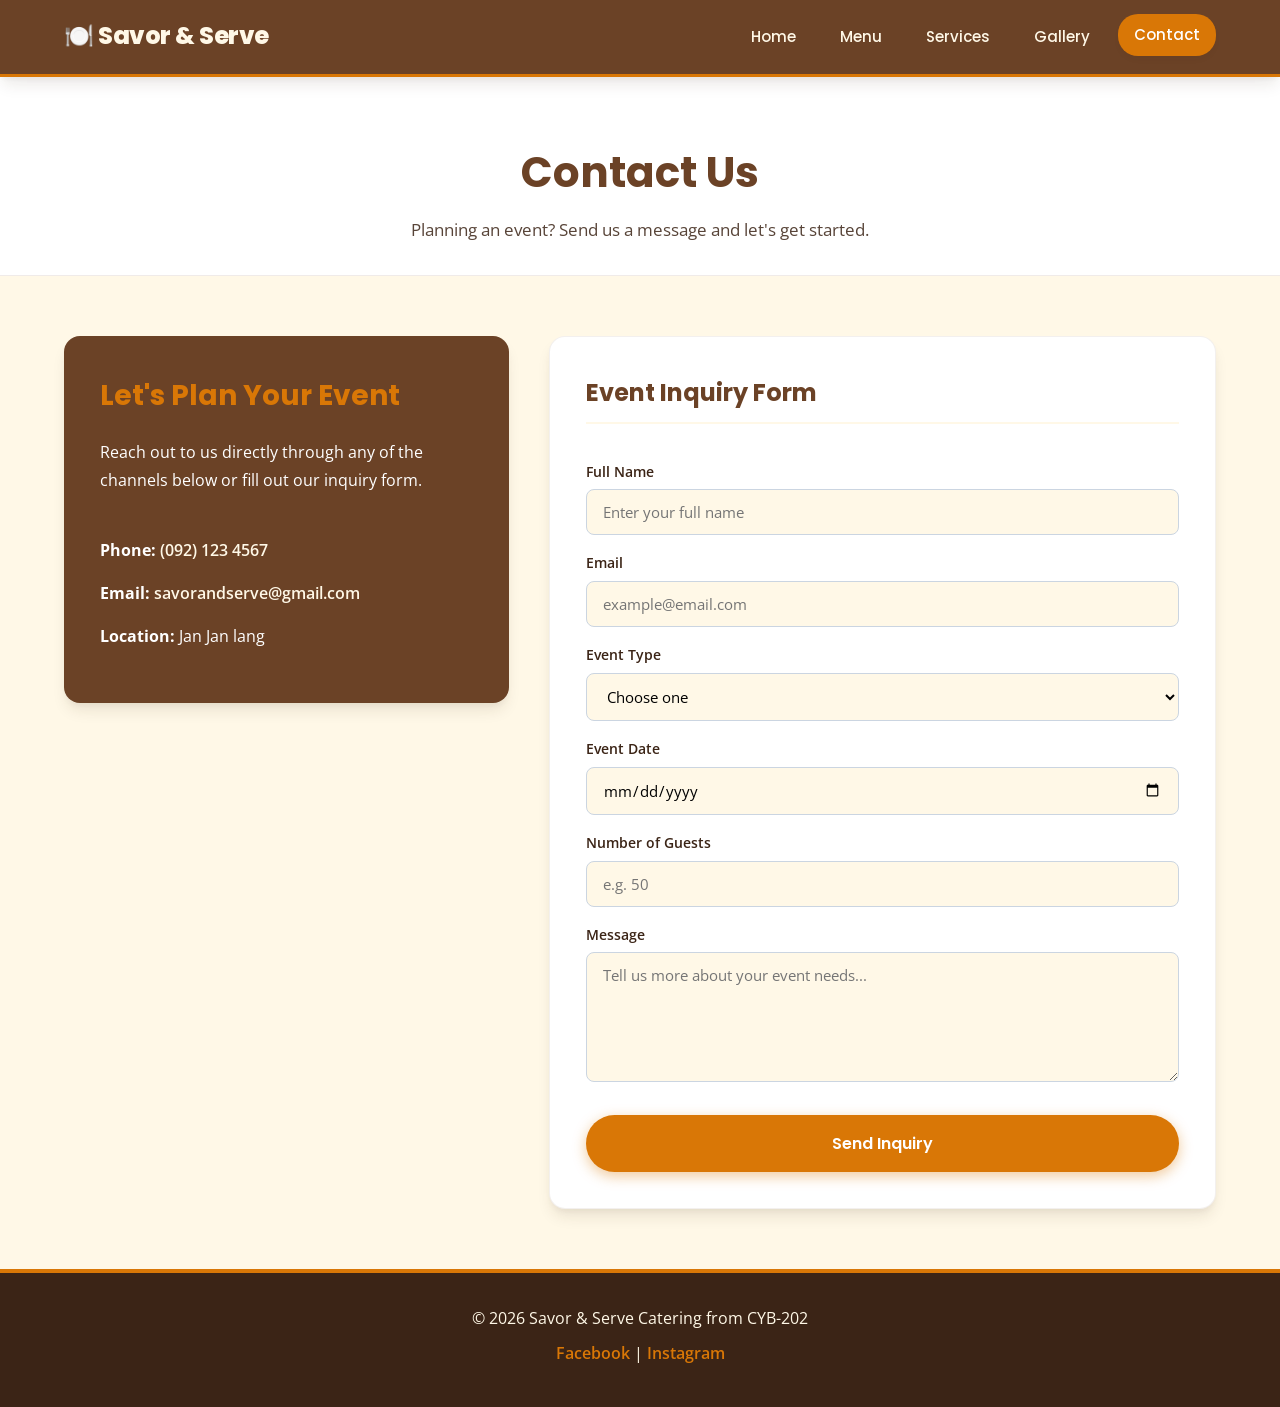
==== contact.html @ 947e7dbc "Add files via upload" ====
<!DOCTYPE html>
<html lang="en">
<head>
    <meta charset="UTF-8">
    <meta name="viewport" content="width=device-width, initial-scale=1.0">
    <meta name="description" content="Send an inquiry to Savor & Serve Catering to plan your upcoming event.">
    <title>Savor &amp; Serve Catering | Contact</title>
    <link rel="stylesheet" href="style.css">
</head>
<body>
<header>
    <div class="navbar">
        <div class="logo">🍽️ Savor &amp; Serve</div>
        <nav aria-label="Main navigation">
            <a class="" href="index.html">Home</a>
            <a class="" href="menu.html">Menu</a>
            <a class="" href="services.html">Services</a>
            <a class="" href="gallery.html">Gallery</a>
            <a class="active" href="contact.html">Contact</a>
        </nav>
    </div>
</header>

<main>
<div class="page-title">
    <h1>Contact Us</h1>
    <p>Planning an event? Send us a message and let's get started.</p>
</div>

<section>
    <div class="container">
        <div class="contact-grid">
            <div class="contact-info">
                <h2>Let's Plan Your Event</h2>
                <p>Reach out to us directly through any of the channels below or fill out our inquiry form.</p>
                <br>
                <p><strong>Phone:</strong> <a href="tel:+63123456789">(092) 123 4567</a></p>
                <p><strong>Email:</strong> <a href="mailto:savorandserve@gmail.com">savorandserve@gmail.com</a></p>
                <p><strong>Location:</strong> Jan Jan lang</p>
            </div>

            <form action="#" method="post">
                <fieldset>
                    <legend>Event Inquiry Form</legend>

                    <label for="name">Full Name</label>
                    <input id="name" name="name" type="text" placeholder="Enter your full name" required>

                    <label for="email">Email</label>
                    <input id="email" name="email" type="email" placeholder="example@email.com" required>

                    <label for="event">Event Type</label>
                    <select id="event" name="event" required>
                        <option value="">Choose one</option>
                        <option>Birthday</option>
                        <option>Wedding</option>
                        <option>Corporate Event</option>
                        <option>Private Party</option>
                        <option>School Event</option>
                    </select>

                    <label for="date">Event Date</label>
                    <input id="date" name="date" type="date" required>

                    <label for="guests">Number of Guests</label>
                    <input id="guests" name="guests" type="number" min="1" placeholder="e.g. 50" required>

                    <label for="message">Message</label>
                    <textarea id="message" name="message" placeholder="Tell us more about your event needs..."></textarea>

                    <button class="btn" type="submit">Send Inquiry</button>
                </fieldset>
            </form>
        </div>
    </div>
</section>
</main>

<footer>
    <p>&copy; 2026 Savor &amp; Serve Catering from CYB-202</p>
    <p>
        <a href="https://www.facebook.com/" target="_blank" rel="noopener">Facebook</a> |
        <a href="https://www.instagram.com/" target="_blank" rel="noopener">Instagram</a>
    </p>
</footer>
</body>
</html>
---- style.css ----
/* ==========================================================================
   STYLE GUIDE & CSS VARIABLES
   Bagalayos, Carl Laurence
   Tibe, Prince
   Tayag, Carl Angel
   ========================================================================== */
@import url('https://fonts.googleapis.com/css2?family=Open+Sans:ital,wght@0,400;0,600;1,400&family=Poppins:wght@500;600;700;800&display=swap');

:root {
    --cream: #FFF8E7;
    --warm-brown: #6B4226;
    --orange: #D97706;
    --orange-hover: #b45309;
    --dark-brown: #3B2416;
    --white: #FFFFFF;
    --shadow-sm: 0 4px 6px -1px rgba(59, 36, 22, 0.05);
    --shadow-md: 0 10px 15px -3px rgba(59, 36, 22, 0.1), 0 4px 6px -2px rgba(59, 36, 22, 0.05);
    --shadow-lg: 0 20px 25px -5px rgba(59, 36, 22, 0.15), 0 10px 10px -5px rgba(59, 36, 22, 0.04);
    --transition: all 0.3s cubic-bezier(0.4, 0, 0.2, 1);
}

/* Base Reset & Typography */
* {
    box-sizing: border-box;
    margin: 0;
    padding: 0;
}

html {
    scroll-behavior: smooth;
}

body {
    font-family: 'Open Sans', sans-serif;
    background-color: var(--cream);
    color: var(--dark-brown);
    line-height: 1.7;
    display: flex;
    flex-direction: column;
    min-height: 100vh;
}

h1, h2, h3, h4, .logo, .btn, nav a {
    font-family: 'Poppins', sans-serif;
}

a {
    transition: var(--transition);
}

/* Focus States for Accessibility */
a:focus-visible, button:focus-visible, input:focus-visible, select:focus-visible, textarea:focus-visible {
    outline: 3px solid var(--orange);
    outline-offset: 3px;
}

/* ==========================================================================
   NAVIGATION & HEADER
   ========================================================================== */
header {
    background-color: var(--warm-brown);
    position: sticky;
    top: 0;
    z-index: 1000;
    box-shadow: var(--shadow-md);
    border-bottom: 3px solid var(--orange);
}

.navbar {
    max-width: 1200px;
    margin: 0 auto;
    padding: 16px 24px;
    display: flex;
    justify-content: space-between;
    align-items: center;
}

.logo {
    font-size: 24px;
    font-weight: 800;
    color: var(--cream);
    letter-spacing: -0.5px;
    display: flex;
    align-items: center;
    gap: 8px;
    transition: var(--transition);
}

.logo:hover {
    color: var(--orange);
    transform: scale(1.02);
}

nav {
    display: flex;
    gap: 12px;
}

nav a {
    color: var(--cream);
    text-decoration: none;
    padding: 8px 16px;
    font-size: 15px;
    font-weight: 500;
    border-radius: 20px;
    position: relative;
    transition: var(--transition);
}

nav a:hover,
nav a.active {
    color: var(--white);
    background-color: var(--orange);
    box-shadow: var(--shadow-sm);
    transform: translateY(-2px);
}

/* ==========================================================================
   PAGE HERO & TITLE HEADERS
   ========================================================================== */
.hero {
    min-height: 520px;
    padding: 100px 20px;
    background: linear-gradient(rgba(59, 36, 22, 0.75), rgba(59, 36, 22, 0.75)),
                url('https://images.unsplash.com/photo-1555244162-803834f70033?auto=format&fit=crop&w=1600&q=80') center/cover no-repeat;
    color: var(--white);
    display: flex;
    align-items: center;
    justify-content: center;
    text-align: center;
    position: relative;
    overflow: hidden;
}

.hero-text {
    max-width: 750px;
    animation: fadeIn 1s ease-out;
}

.hero-text p:first-child {
    font-family: 'Poppins', sans-serif;
    letter-spacing: 3px;
    font-weight: 700;
    color: var(--orange);
    margin-bottom: 8px;
    font-size: 14px;
}

.hero h1 {
    font-size: 52px;
    font-weight: 800;
    line-height: 1.15;
    margin-bottom: 16px;
    text-shadow: 0 2px 4px rgba(0, 0, 0, 0.3);
}

.hero p {
    font-size: 19px;
    margin-bottom: 28px;
    color: var(--cream);
}

.page-title {
    text-align: center;
    padding: 60px 20px 30px;
    background-color: var(--white);
    border-bottom: 1px solid rgba(107, 66, 38, 0.1);
}

.page-title h1 {
    font-size: 42px;
    color: var(--warm-brown);
    margin-bottom: 8px;
}

.page-title p {
    color: var(--dark-brown);
    font-size: 17px;
    opacity: 0.85;
}

/* ==========================================================================
   BUTTONS & INTERACTIVE ELEMENTS
   ========================================================================== */
.btn {
    display: inline-flex;
    align-items: center;
    justify-content: center;
    background-color: var(--orange);
    color: var(--white);
    padding: 14px 32px;
    border-radius: 30px;
    text-decoration: none;
    font-weight: 600;
    font-size: 16px;
    border: 2px solid transparent;
    box-shadow: 0 4px 14px rgba(217, 119, 6, 0.4);
    cursor: pointer;
    transition: var(--transition);
}

.btn:hover {
    background-color: var(--orange-hover);
    transform: translateY(-3px) scale(1.02);
    box-shadow: 0 6px 20px rgba(217, 119, 6, 0.5);
}

.btn:active {
    transform: translateY(-1px);
}

/* ==========================================================================
   CONTAINERS & CARDS
   ========================================================================== */
main {
    flex: 1;
}

.container {
    width: 90%;
    max-width: 1200px;
    margin: 0 auto;
}

section {
    padding: 60px 0;
}

.intro {
    text-align: center;
    max-width: 800px;
    margin: 0 auto;
    background: var(--white);
    padding: 40px;
    border-radius: 16px;
    box-shadow: var(--shadow-md);
    border-top: 5px solid var(--orange);
}

.intro h2 {
    font-size: 32px;
    color: var(--warm-brown);
    margin-bottom: 16px;
}

.cards {
    display: grid;
    grid-template-columns: repeat(auto-fit, minmax(300px, 1fr));
    gap: 28px;
    margin-top: 20px;
}

.card {
    background-color: var(--white);
    border-radius: 16px;
    padding: 28px;
    box-shadow: var(--shadow-sm);
    border: 1px solid rgba(107, 66, 38, 0.08);
    transition: var(--transition);
    display: flex;
    flex-direction: column;
    position: relative;
    overflow: hidden;
}

.card:hover {
    transform: translateY(-8px);
    box-shadow: var(--shadow-lg);
    border-color: var(--orange);
}

.card h3 {
    color: var(--warm-brown);
    font-size: 22px;
    margin-bottom: 10px;
}

.card p {
    color: var(--dark-brown);
    font-size: 15px;
}

.card-img-wrapper {
    width: 100%;
    height: 200px;
    overflow: hidden;
    border-radius: 12px;
    margin-bottom: 18px;
}

.card img {
    width: 100%;
    height: 100%;
    object-fit: cover;
    transition: var(--transition);
}

.card:hover img {
    transform: scale(1.08);
}

/* ==========================================================================
   MENU & TABLES
   ========================================================================== */
.menu-table-container {
    overflow-x: auto;
    border-radius: 16px;
    box-shadow: var(--shadow-md);
    margin-top: 30px;
}

.menu-table {
    width: 100%;
    border-collapse: collapse;
    background-color: var(--white);
    text-align: left;
}

.menu-table caption {
    caption-side: top;
    font-family: 'Poppins', sans-serif;
    font-weight: 700;
    font-size: 20px;
    color: var(--warm-brown);
    margin-bottom: 16px;
    text-align: left;
}

.menu-table th {
    background-color: var(--warm-brown);
    color: var(--white);
    padding: 16px 20px;
    font-size: 15px;
    text-transform: uppercase;
    letter-spacing: 0.5px;
}

.menu-table td {
    padding: 16px 20px;
    border-bottom: 1px solid var(--cream);
    transition: var(--transition);
}

.menu-table tbody tr {
    transition: var(--transition);
}

.menu-table tbody tr:hover {
    background-color: var(--cream);
    transform: scale(1.005);
}

.menu-table tbody tr:hover td {
    color: var(--orange-hover);
    font-weight: 600;
}

/* ==========================================================================
   GALLERY
   ========================================================================== */
.gallery {
    display: grid;
    grid-template-columns: repeat(auto-fill, minmax(320px, 1fr));
    gap: 24px;
}

.gallery figure {
    position: relative;
    border-radius: 16px;
    overflow: hidden;
    box-shadow: var(--shadow-sm);
    background-color: var(--dark-brown);
    height: 260px;
}

.gallery img {
    width: 100%;
    height: 100%;
    object-fit: cover;
    transition: transform 0.5s ease;
}

.gallery figure:hover img {
    transform: scale(1.1);
    opacity: 0.85;
}

.gallery figcaption {
    position: absolute;
    bottom: 0;
    left: 0;
    right: 0;
    background: linear-gradient(transparent, rgba(59, 36, 22, 0.9));
    color: var(--white);
    padding: 20px;
    font-family: 'Poppins', sans-serif;
    font-size: 18px;
    font-weight: 600;
    transform: translateY(10px);
    opacity: 0;
    transition: var(--transition);
}

.gallery figure:hover figcaption {
    transform: translateY(0);
    opacity: 1;
}

/* ==========================================================================
   CONTACT & FORM
   ========================================================================== */
.contact-grid {
    display: grid;
    grid-template-columns: 1fr 1.5fr;
    gap: 40px;
    align-items: start;
}

.contact-info {
    background-color: var(--warm-brown);
    color: var(--white);
    padding: 36px;
    border-radius: 16px;
    box-shadow: var(--shadow-md);
}

.contact-info h2 {
    color: var(--orange);
    font-size: 28px;
    margin-bottom: 20px;
}

.contact-info p {
    margin-bottom: 16px;
    font-size: 16px;
}

.contact-info a {
    color: var(--cream);
    text-decoration: none;
    font-weight: 600;
}

.contact-info a:hover {
    color: var(--orange);
    text-decoration: underline;
}

form {
    background-color: var(--white);
    padding: 36px;
    border-radius: 16px;
    box-shadow: var(--shadow-md);
    border: 1px solid rgba(107, 66, 38, 0.08);
}

fieldset {
    border: none;
    padding: 0;
    margin: 0;
}

legend {
    font-family: 'Poppins', sans-serif;
    font-size: 24px;
    font-weight: 700;
    color: var(--warm-brown);
    margin-bottom: 20px;
    width: 100%;
    border-bottom: 2px solid var(--cream);
    padding-bottom: 8px;
}

label {
    display: block;
    margin-top: 16px;
    font-weight: 600;
    font-size: 14px;
    color: var(--dark-brown);
}

input, select, textarea {
    width: 100%;
    padding: 12px 16px;
    margin-top: 6px;
    border: 1px solid #cbd5e1;
    border-radius: 8px;
    font-family: 'Open Sans', sans-serif;
    font-size: 15px;
    background-color: var(--cream);
    transition: var(--transition);
}

input:hover, select:hover, textarea:hover {
    border-color: var(--warm-brown);
}

input:focus, select:focus, textarea:focus {
    background-color: var(--white);
    border-color: var(--orange);
    box-shadow: 0 0 0 3px rgba(217, 119, 6, 0.2);
}

textarea {
    min-height: 130px;
    resize: vertical;
}

form .btn {
    margin-top: 24px;
    width: 100%;
}

/* ==========================================================================
   FOOTER
   ========================================================================== */
footer {
    background-color: var(--dark-brown);
    color: var(--cream);
    text-align: center;
    padding: 32px 20px;
    margin-top: auto;
    border-top: 4px solid var(--orange);
}

footer p {
    margin-bottom: 8px;
}

footer a {
    color: var(--orange);
    text-decoration: none;
    font-weight: 600;
}

footer a:hover {
    color: var(--white);
    text-decoration: underline;
}

/* ==========================================================================
   RESPONSIVE DESIGN & PRINT
   ========================================================================== */
@media (max-width: 800px) {
    .navbar {
        flex-direction: column;
        gap: 16px;
        text-align: center;
    }

    nav {
        flex-wrap: wrap;
        justify-content: center;
    }

    nav a {
        padding: 6px 12px;
        font-size: 14px;
    }

    .hero h1 {
        font-size: 36px;
    }

    .contact-grid {
        grid-template-columns: 1fr;
    }

    .cards, .gallery {
        grid-template-columns: 1fr;
    }
}

@media print {
    nav, .btn, form {
        display: none !important;
    }

    body {
        background-color: var(--white);
        color: black;
    }

    header, footer {
        background: none;
        color: black;
        border: none;
    }
}


/* ==========================================================================
   HOMEPAGE EXTENSIONS: MASTERPIECES, TESTIMONIAL & EVENT CTA
   Cream, Brown & Orange Theme
   ========================================================================== */

.section-heading {
    max-width: 760px;
    margin: 0 auto 38px;
    text-align: center;
}

.section-heading h2,
.experience-copy h2,
.testimonial-wrap h2,
.home-cta h2 {
    color: #4b2e20;
    font-size: clamp(28px, 3.2vw, 40px);
    line-height: 1.2;
    margin-bottom: 14px;
}

.section-heading > p:last-child,
.experience-copy > p:not(.eyebrow),
.home-cta > p:not(.eyebrow) {
    color: #6f6259;
}

.eyebrow {
    color: #c87528;
    font-family: 'Poppins', sans-serif;
    font-weight: 700;
    font-size: 12px;
    letter-spacing: 2.5px;
    margin-bottom: 12px;
}

/* MASTERPIECES SECTION */
.masterpieces-section {
    padding: 90px 0;
    background-color: #fffdf7;
    color: #4b2e20;
}

.masterpiece-cards {
    margin-top: 0;
}

.masterpiece-card {
    padding: 18px;
    background-color: #ffffff;
    border: 1px solid #eee2d5;
    border-radius: 16px;
}

.masterpiece-card .card-img-wrapper {
    height: 235px;
    overflow: hidden;
    border-radius: 12px;
}

.dish-label {
    display: inline-block;
    align-self: flex-start;
    color: #8b4e1d;
    background-color: #fff1d6;
    padding: 5px 10px;
    border-radius: 20px;
    font-family: 'Poppins', sans-serif;
    font-size: 10px;
    font-weight: 700;
    letter-spacing: 1px;
    margin: 0 0 12px;
}

.center-action {
    text-align: center;
    margin-top: 34px;
}

/* EXPERIENCE SECTION */
.experience-section {
    padding: 90px 0;
    background-color: #f7efe4;
    color: #4b2e20;
}

.experience-grid {
    display: grid;
    grid-template-columns: 1fr 1fr;
    align-items: center;
    gap: 58px;
}

.experience-photo {
    min-height: 440px;
    border-radius: 22px;
    background:
        linear-gradient(rgba(59, 36, 22, 0.08), rgba(59, 36, 22, 0.08)),
        url('https://images.unsplash.com/photo-1511795409834-ef04bbd61622?auto=format&fit=crop&w=1200&q=85')
        center / cover no-repeat;
    box-shadow: 0 10px 30px rgba(75, 46, 32, 0.12);
}

.experience-copy h2 {
    margin-bottom: 18px;
}

.experience-copy > p:not(.eyebrow) {
    margin-bottom: 20px;
}

.benefit-list {
    list-style: none;
    display: grid;
    gap: 12px;
    margin: 24px 0;
    padding: 0;
}

.benefit-list li {
    display: flex;
    align-items: flex-start;
    gap: 10px;
}

.benefit-list span {
    display: inline-grid;
    place-items: center;
    flex: 0 0 24px;
    width: 24px;
    height: 24px;
    border-radius: 50%;
    background-color: #f6dfb8;
    color: #4b2e20;
    font-weight: 800;
}

.text-link {
    color: #4b2e20;
    font-weight: 700;
    text-decoration: none;
    border-bottom: 2px solid #c87528;
    padding-bottom: 4px;
}

.text-link:hover {
    color: #a8541a;
}

/* TESTIMONIAL SECTION */
.testimonial-section {
    padding: 85px 0 95px;
    background-color: #ffffff;
    color: #4b2e20;
    text-align: center;
}

.testimonial-wrap {
    max-width: 900px;
    margin: 0 auto;
}

.testimonial-card {
    max-width: 760px;
    margin: 30px auto 0;
    padding: 38px 42px;
    border: 1px dashed rgba(107, 66, 38, 0.3);
    border-radius: 18px;
    background-color: #fffefa;
}

.stars {
    color: #e68a00;
    letter-spacing: 3px;
    font-size: 23px;
    margin-bottom: 18px;
}

.testimonial-card blockquote {
    color: #665b53;
    font-size: 18px;
    font-style: italic;
    line-height: 1.8;
    margin: 0;
}

.testimonial-author {
    margin-top: 22px;
    color: #4b2e20;
    font-weight: 700;
    font-size: 14px;
}

/* FINAL CALL TO ACTION */
.home-cta-section {
    padding: 25px 0 100px;
    background-color: #ffffff;
}

.home-cta {
    max-width: 960px;
    margin: 0 auto;
    text-align: center;
    padding: 54px 35px;
    border: 1px solid #eadfd4;
    border-radius: 18px;
    background: linear-gradient(135deg, #fffdf7, #ffffff);
    box-shadow: 0 5px 20px rgba(75, 46, 32, 0.06);
}

.home-cta h2 {
    margin-bottom: 14px;
}

.home-cta > p:not(.eyebrow) {
    margin-bottom: 26px;
}

/* RESPONSIVE LAYOUT */
@media (max-width: 800px) {
    .masterpieces-section,
    .experience-section {
        padding: 60px 0;
    }

    .experience-grid {
        grid-template-columns: 1fr;
        gap: 32px;
    }

    .experience-photo {
        min-height: 300px;
    }

    .testimonial-section {
        padding: 60px 0;
    }

    .testimonial-card {
        padding: 28px 22px;
    }

    .testimonial-card blockquote {
        font-size: 16px;
    }

    .home-cta-section {
        padding-bottom: 65px;
    }

    .home-cta {
        padding: 40px 22px;
    }
}
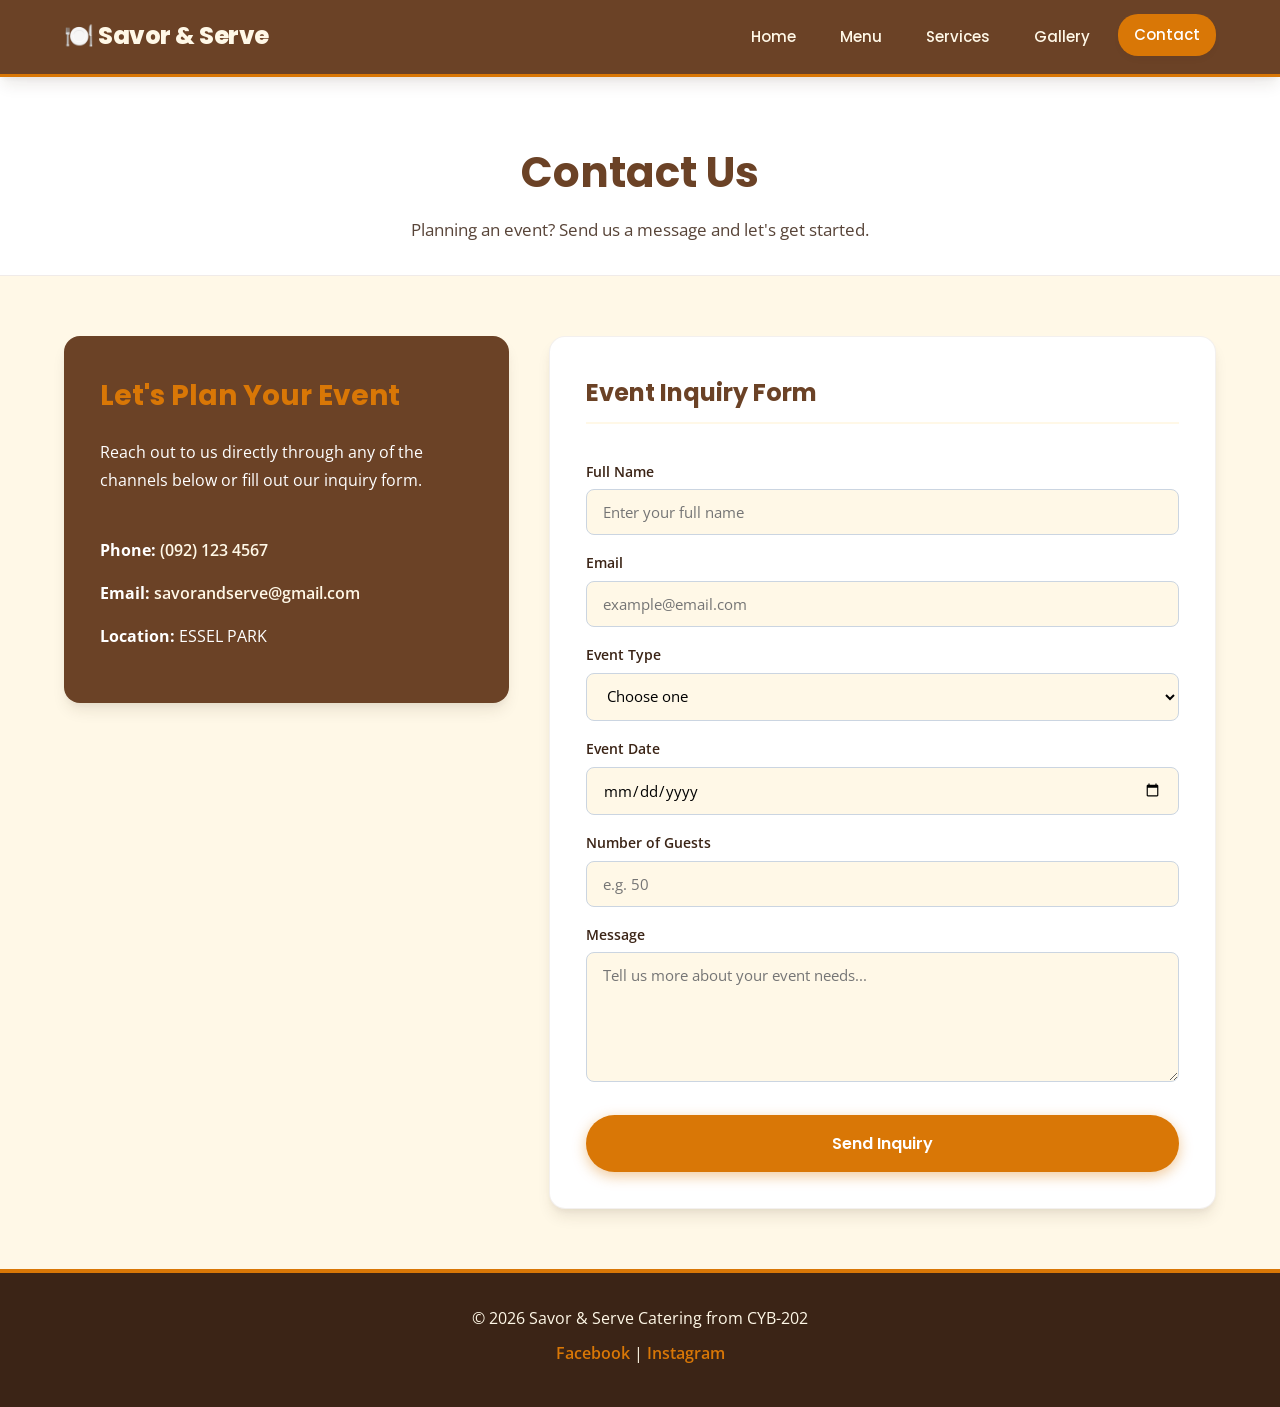
==== commit e74152af: "Update contact.html" ====
--- a/contact.html
+++ b/contact.html
@@ -36,7 +36,7 @@
                 <br>
                 <p><strong>Phone:</strong> <a href="tel:+63123456789">(092) 123 4567</a></p>
                 <p><strong>Email:</strong> <a href="mailto:savorandserve@gmail.com">savorandserve@gmail.com</a></p>
-                <p><strong>Location:</strong> Jan Jan lang</p>
+                <p><strong>Location:</strong> ESSEL PARK</p>
             </div>
 
             <form action="#" method="post">
@@ -84,4 +84,4 @@
     </p>
 </footer>
 </body>
-</html>+</html>
